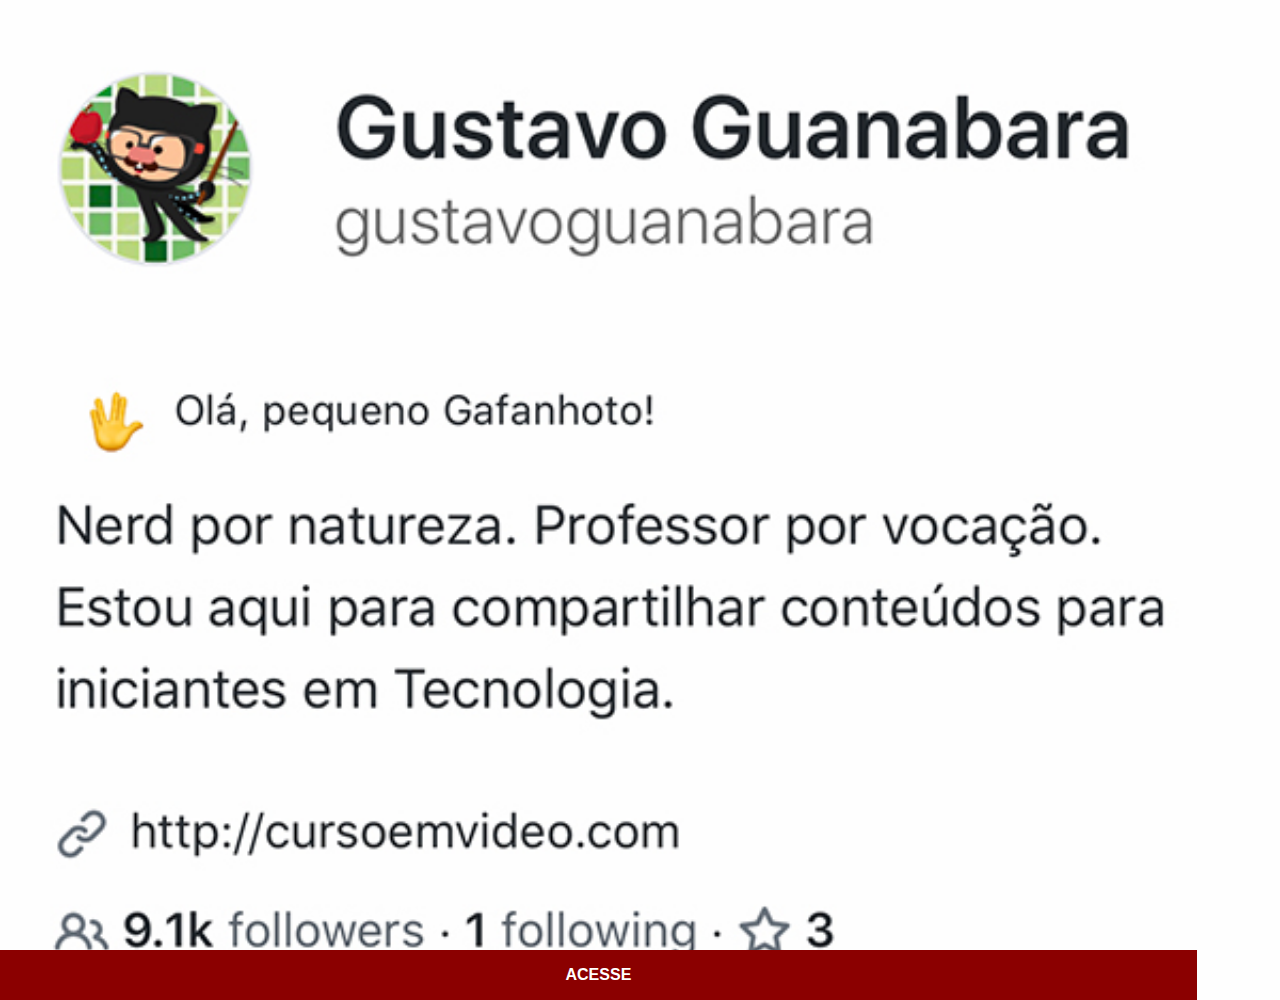
==== pag-github.html @ c1dfe80a "update" ====
<!DOCTYPE html>
<html lang="pt-br">
<head>
    <meta charset="UTF-8">
    <meta name="viewport" content="width=device-width, initial-scale=1.0">
    <title>Document</title>
    <style>
        body {
            background-image: url("../imagens/tela-github.jpg");
            background-size: cover;
            height: 950px;
            margin: 0px;
        }
        a {
            display: inline-block;
            background-color: darkred;
            text-decoration: none;
            color: white;
            font-weight: bold;
            width: 93.5vw;
            margin-top: 950px;
            text-align: center;
            font-family: Arial, Helvetica, sans-serif;
        }
        a:hover {
            background-color: red;
        }
    </style>
</head>
<body>
    <a href="https://github.com/rodrigonevesleite" target="_blank"><p>ACESSE</p></a>
</body>
</html>
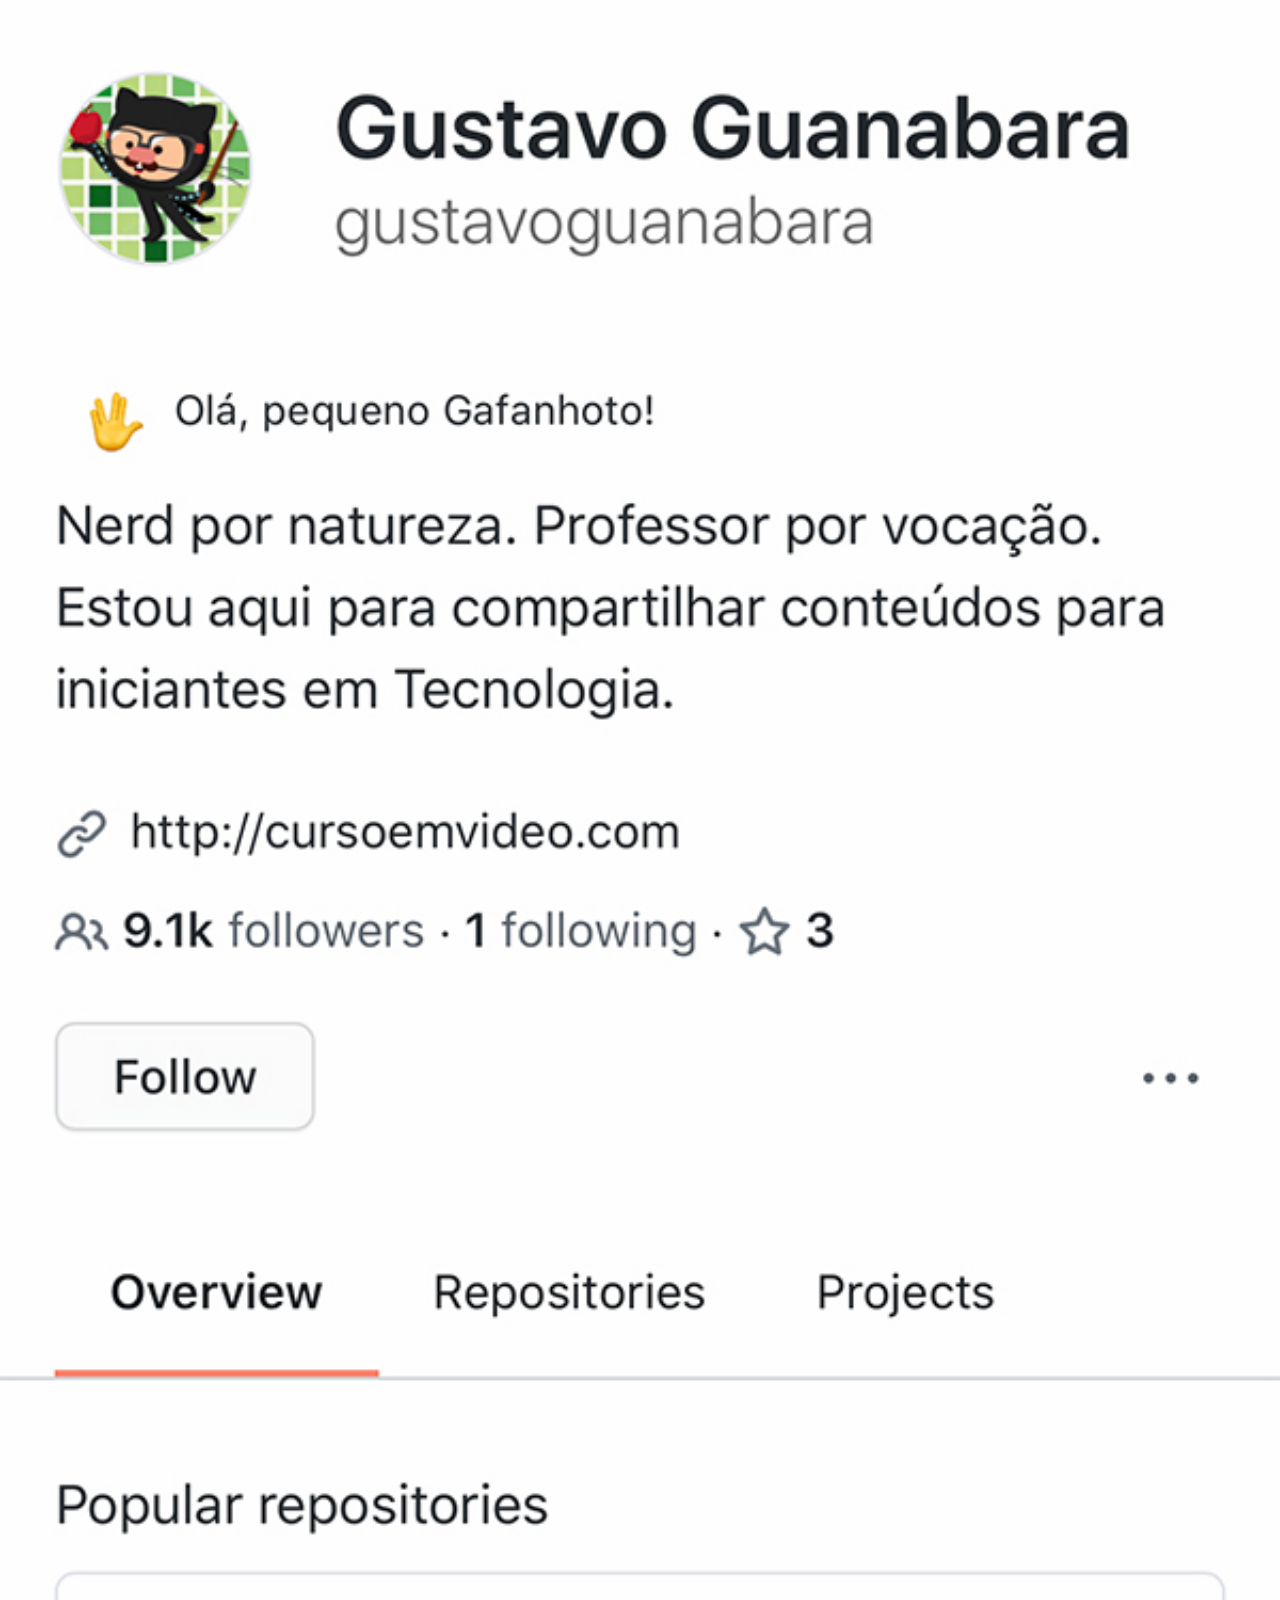
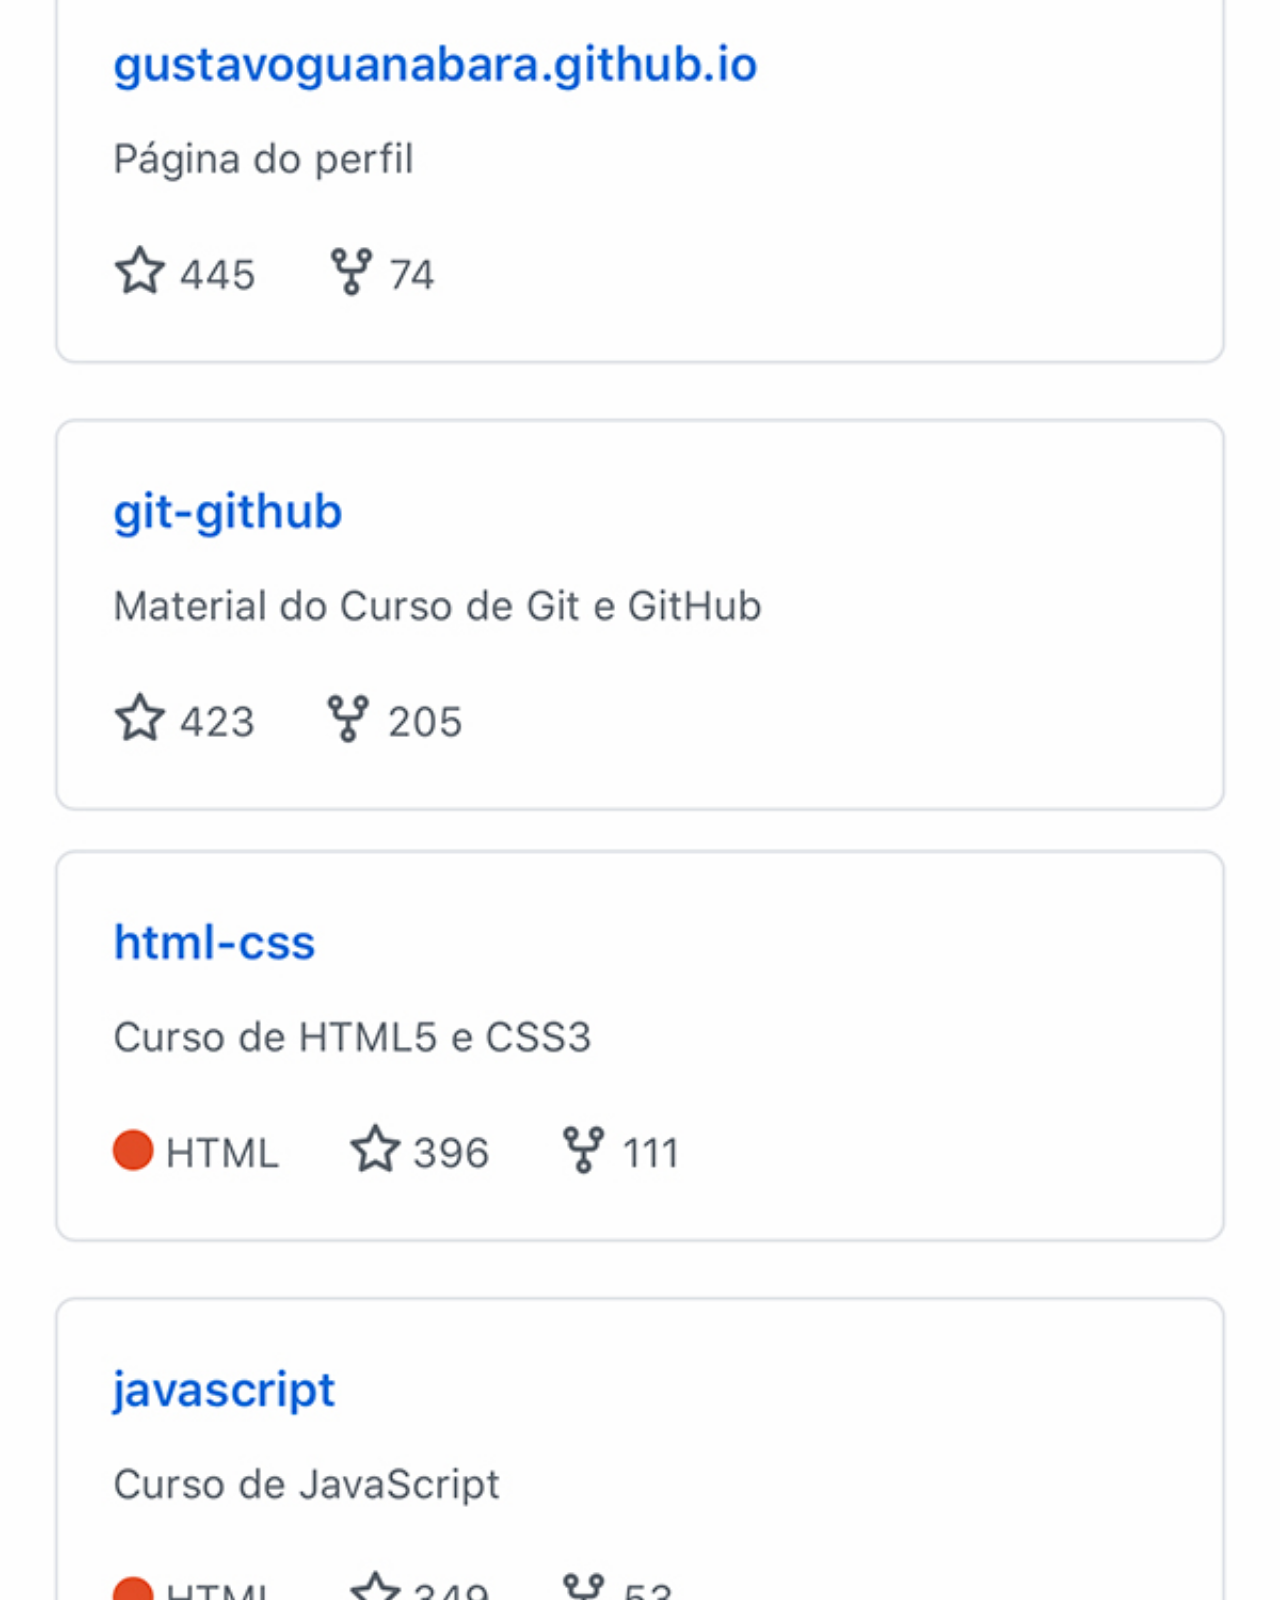
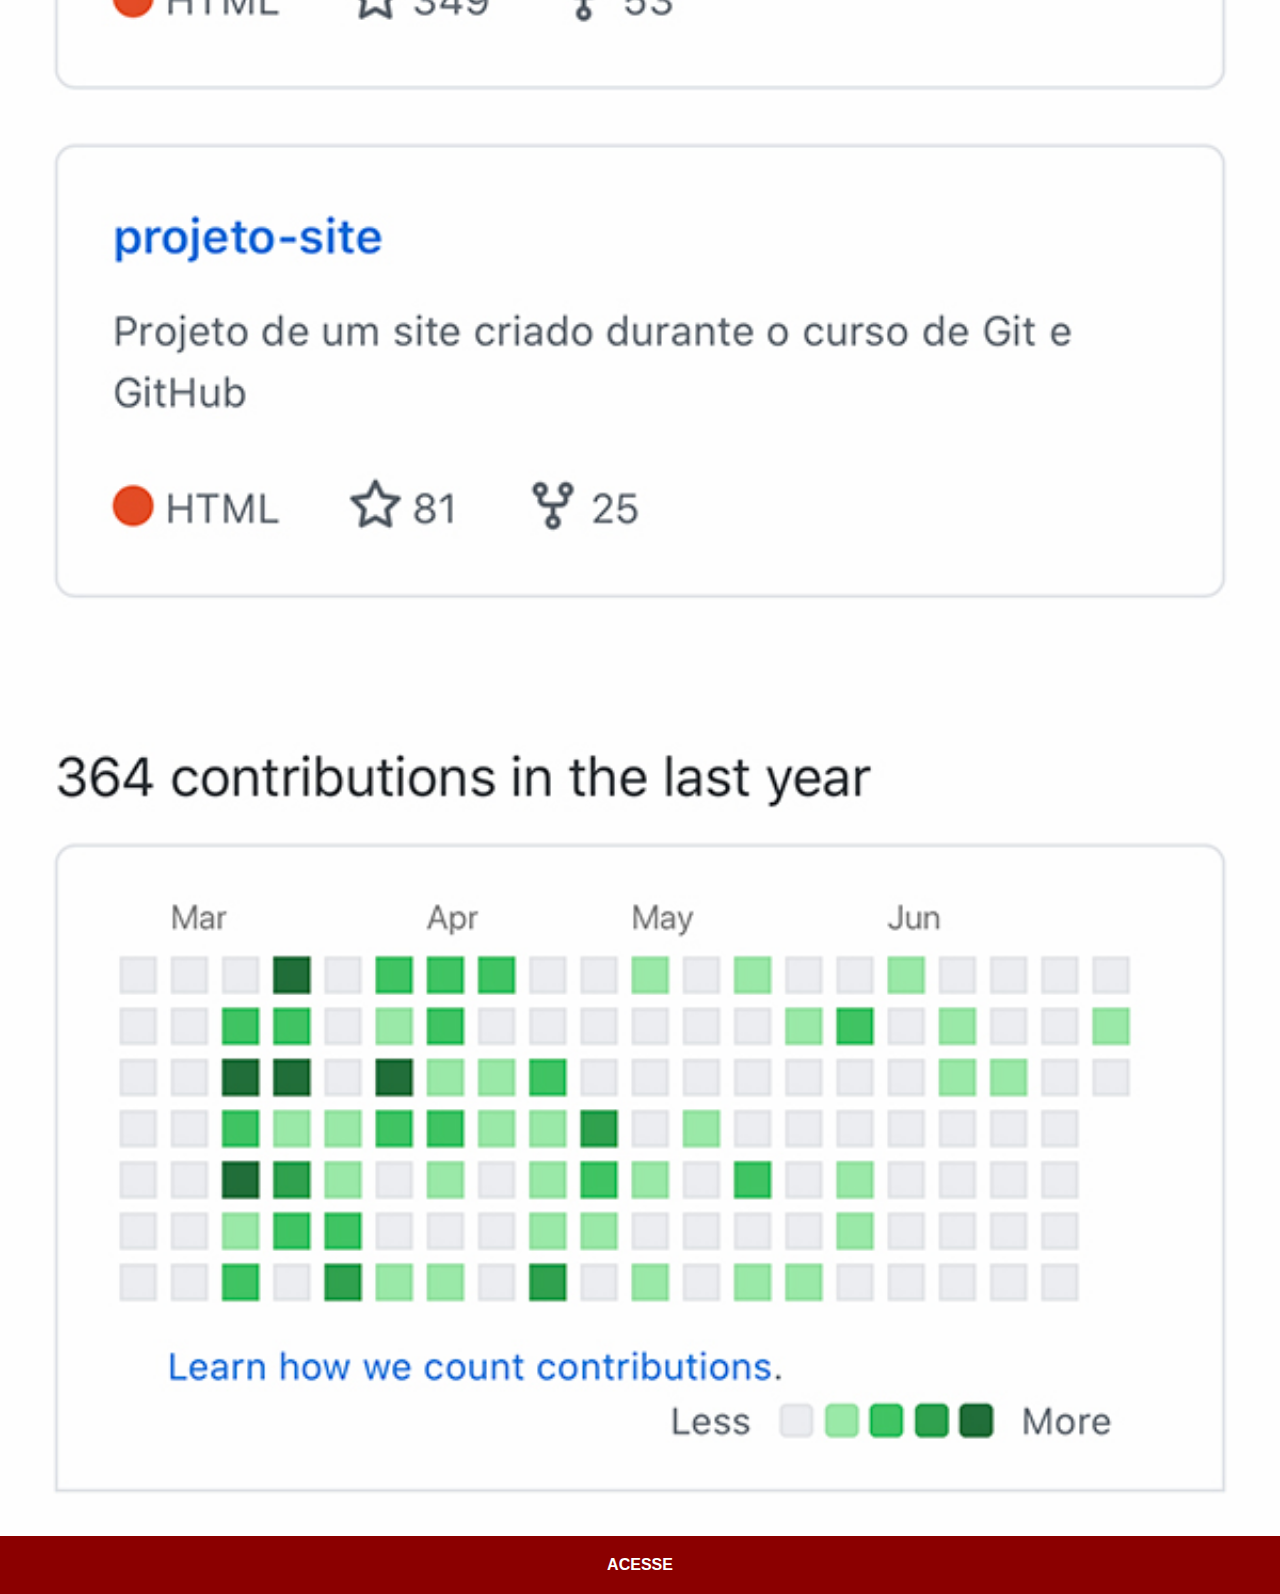
==== commit aff13a37: "update final" ====
--- a/pag-github.html
+++ b/pag-github.html
@@ -4,30 +4,10 @@
     <meta charset="UTF-8">
     <meta name="viewport" content="width=device-width, initial-scale=1.0">
     <title>Document</title>
-    <style>
-        body {
-            background-image: url("../imagens/tela-github.jpg");
-            background-size: cover;
-            height: 950px;
-            margin: 0px;
-        }
-        a {
-            display: inline-block;
-            background-color: darkred;
-            text-decoration: none;
-            color: white;
-            font-weight: bold;
-            width: 93.5vw;
-            margin-top: 950px;
-            text-align: center;
-            font-family: Arial, Helvetica, sans-serif;
-        }
-        a:hover {
-            background-color: red;
-        }
-    </style>
+    <link rel="stylesheet" href="style/social.css">
 </head>
 <body>
-    <a href="https://github.com/rodrigonevesleite" target="_blank"><p>ACESSE</p></a>
+    <img src="imagens/tela-github.jpg" alt="github">
+    <a href="https://github.com/rodrigonevesleite" target="_blank">ACESSE</a>
 </body>
 </html>--- a/style/social.css
+++ b/style/social.css
@@ -0,0 +1,26 @@
+@charset "UTF-8";
+
+* {
+    margin: 0px;
+    padding: 0px;
+    font-family: Arial, Helvetica, sans-serif;
+}
+::-webkit-scrollbar {
+    width: 0px;
+    height: 0px;
+}
+img {
+    width: 100vw;
+}
+a {
+    display: block;
+    background-color: darkred;
+    padding: 20px;
+    text-align: center;
+    font-weight: bolder;
+    color: white;
+    text-decoration: none;
+}
+a:hover {
+    background-color: red;
+}